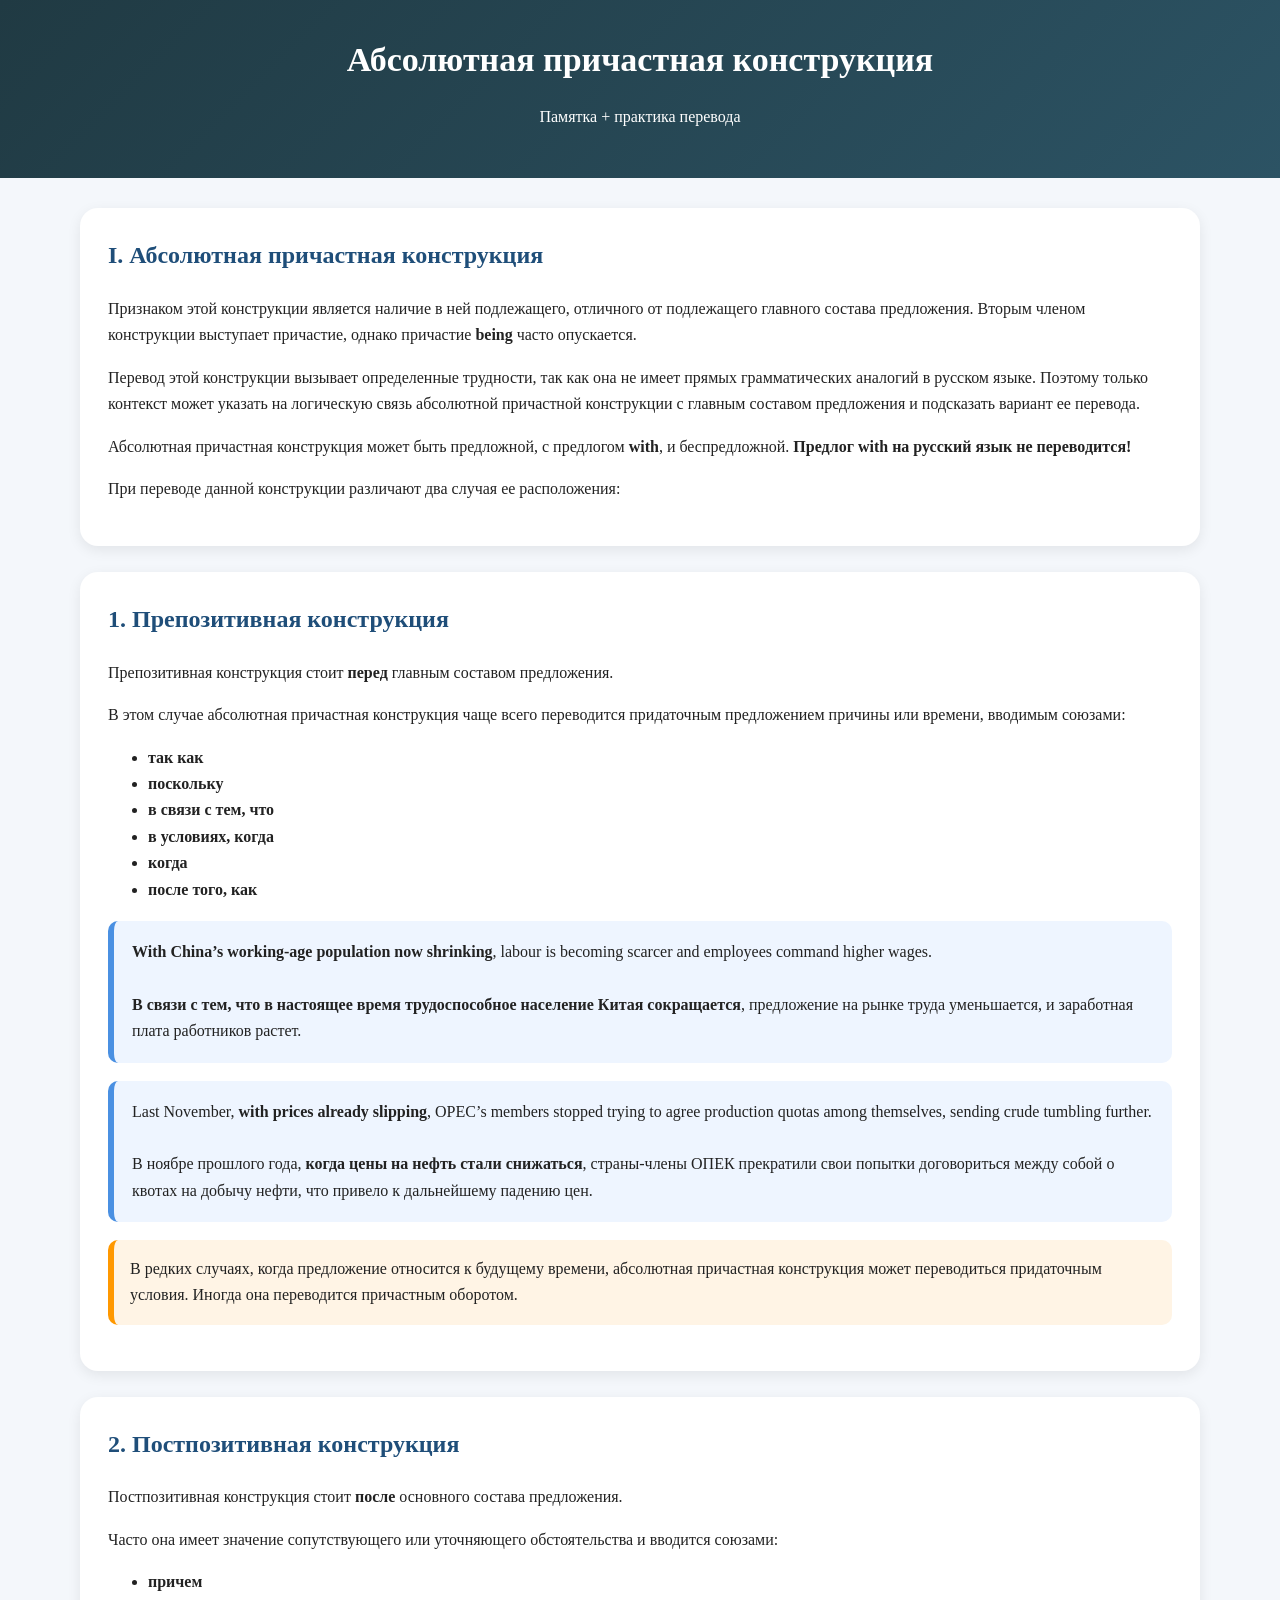
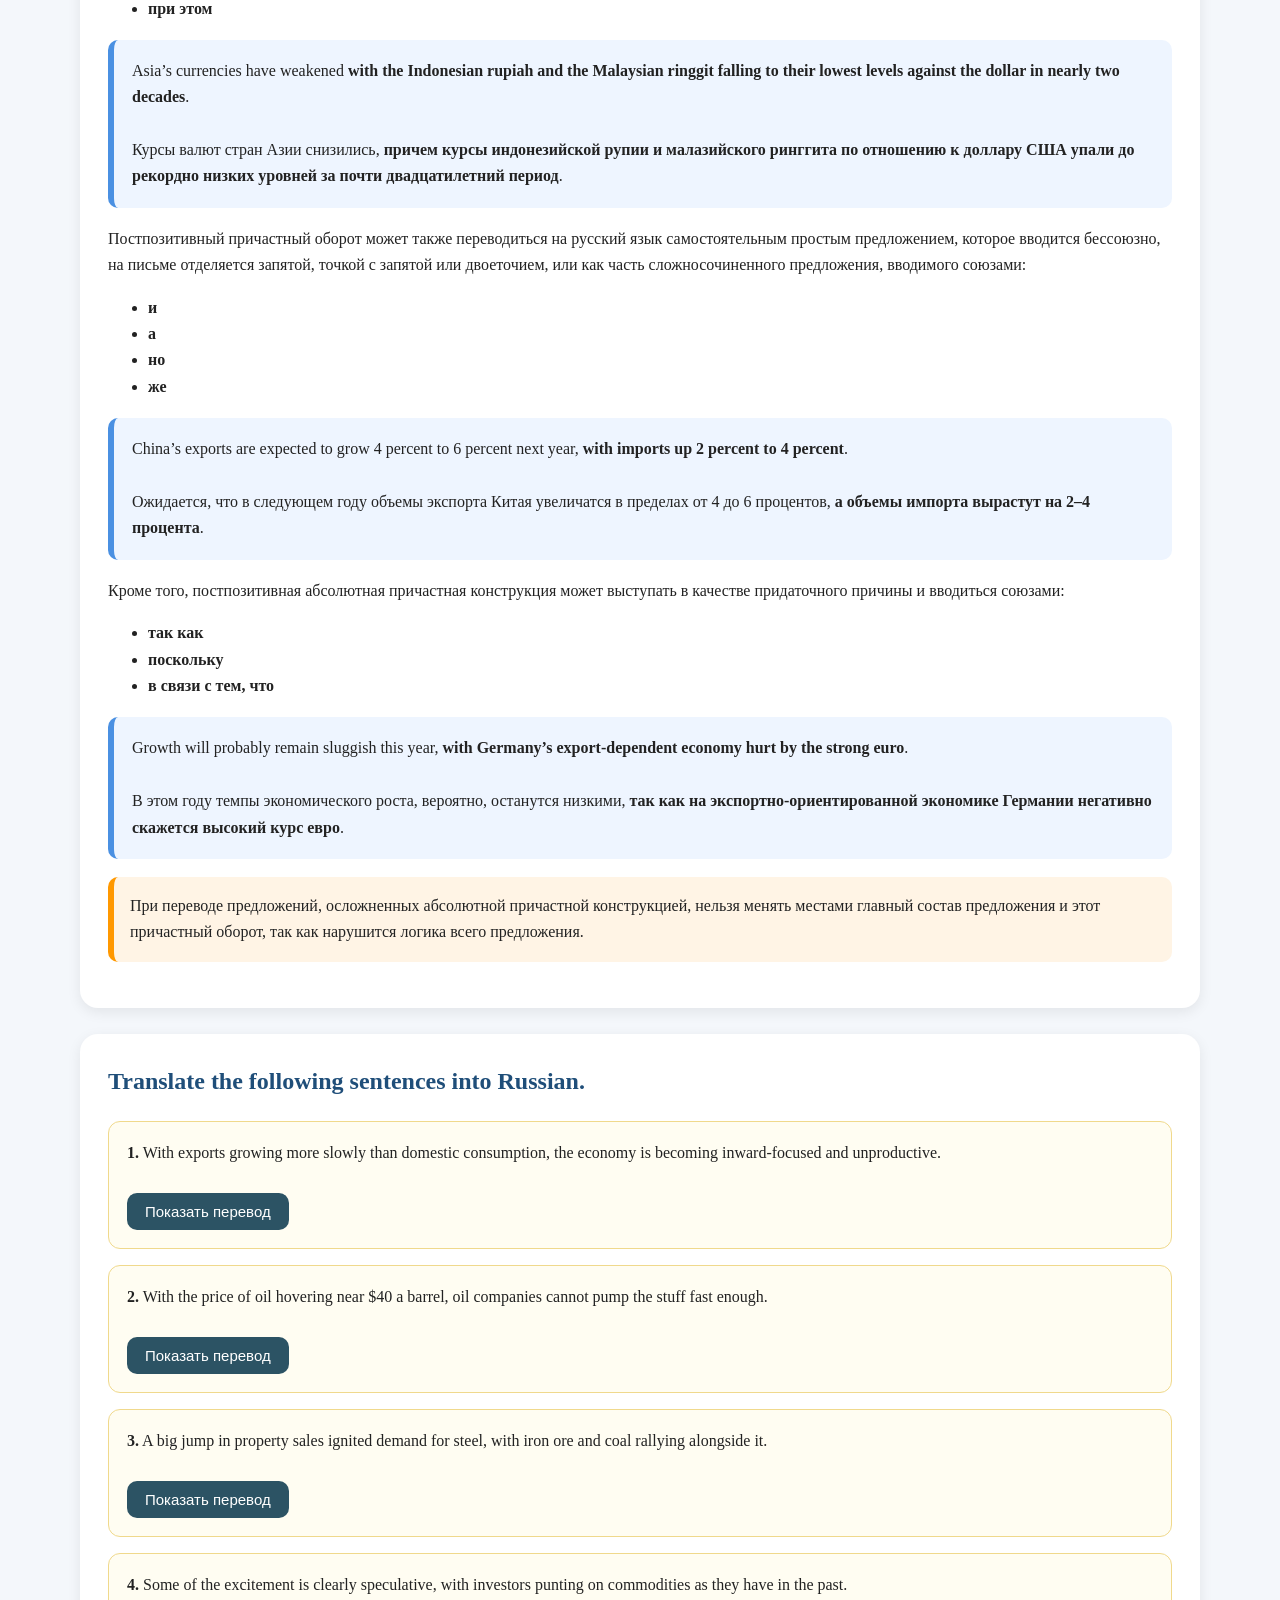
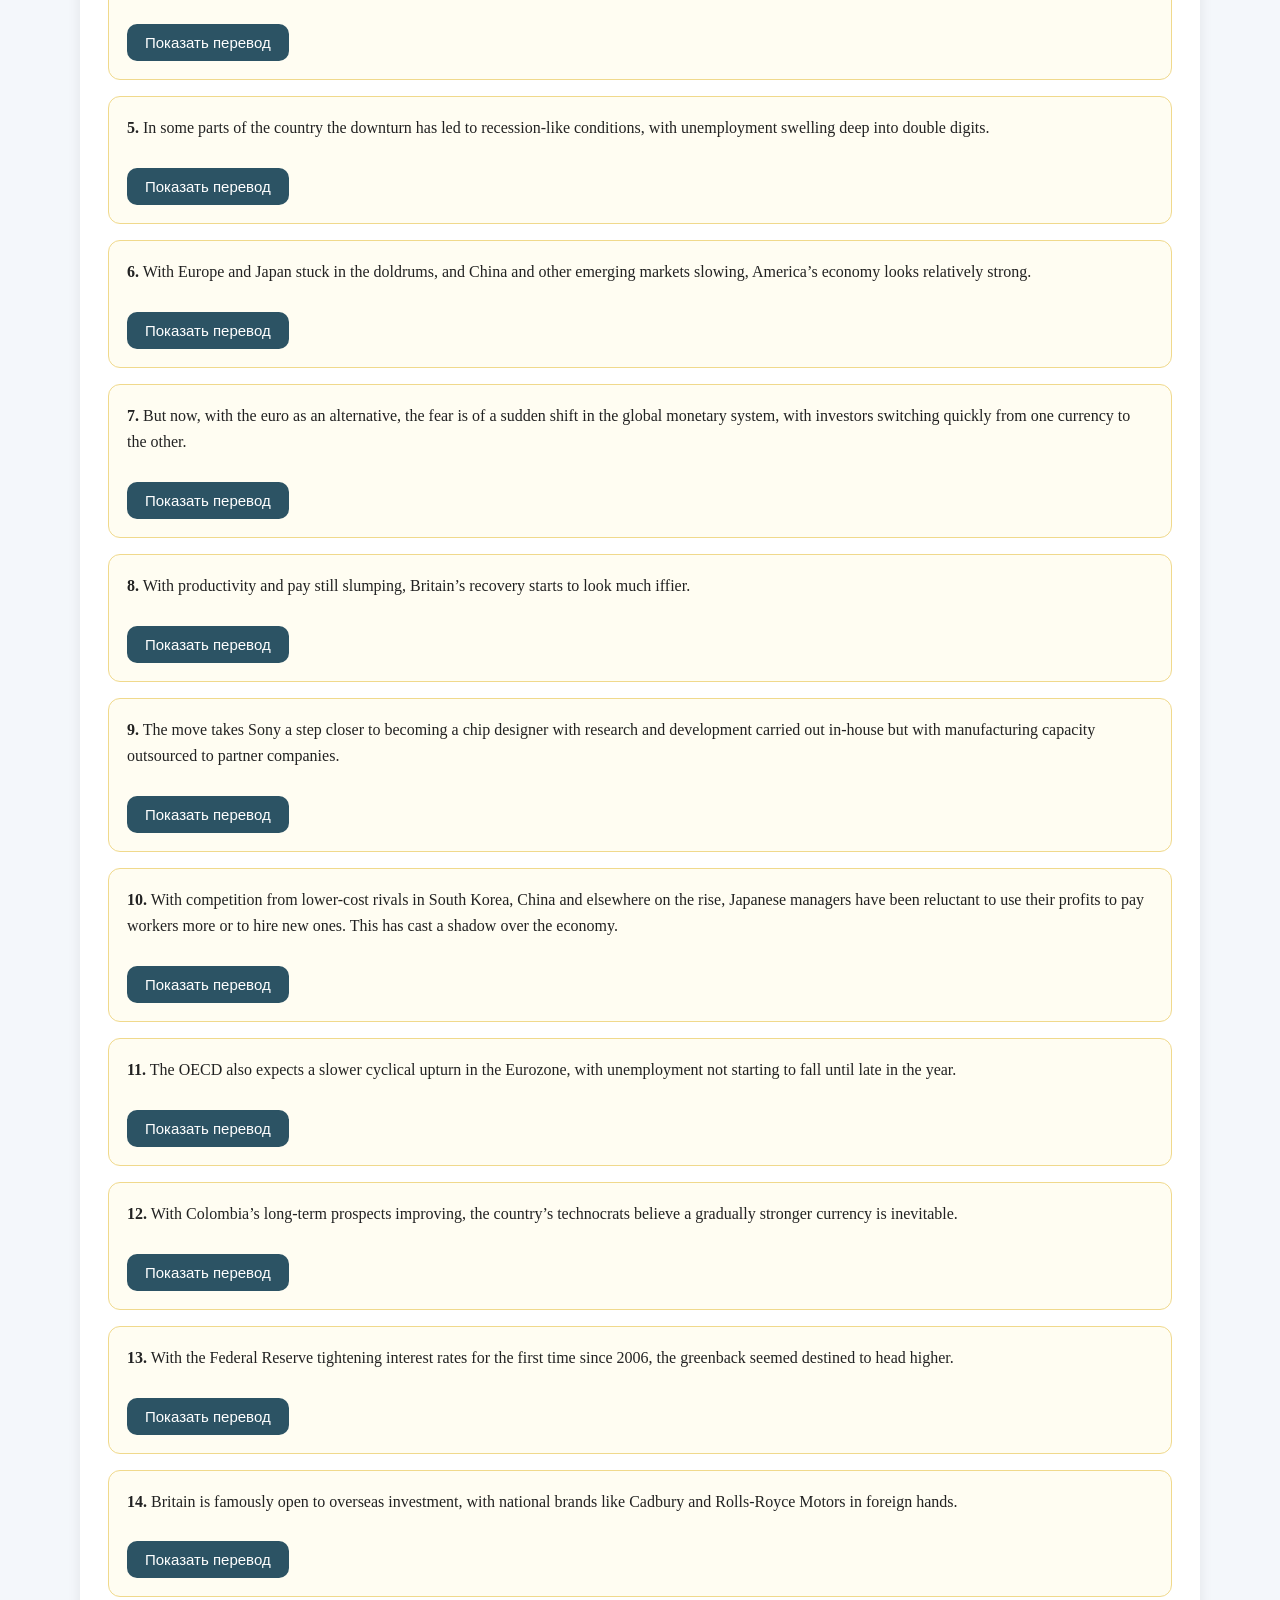
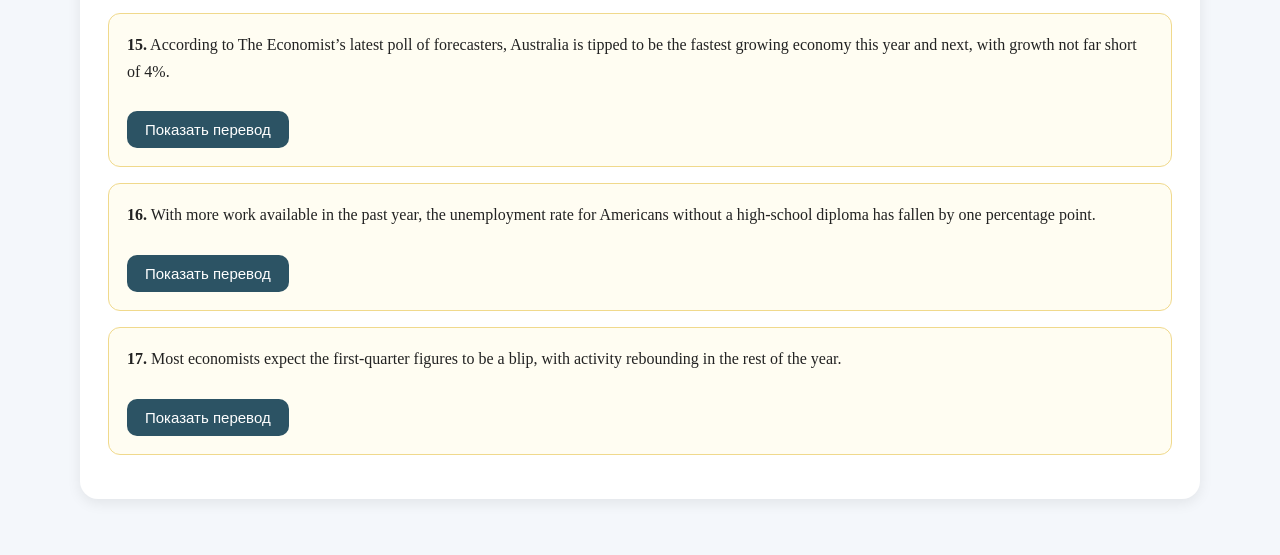
==== index.html @ 6bcde8ff "абсолютная причастная конструкция" ====
<!DOCTYPE html>
<html lang="ru">
<head>
<meta charset="UTF-8">
<title>Абсолютная причастная конструкция</title>
<style>
body{
    font-family: Georgia, 'Times New Roman', serif;
    background:#f4f7fb;
    margin:0;
    color:#222;
    line-height:1.65;
}
header{
    background:linear-gradient(135deg,#203a43,#2c5364);
    color:white;
    padding:32px;
    text-align:center;
}
header h1{margin:0;font-size:34px}
.container{max-width:1120px;margin:auto;padding:30px}
.card{
    background:white;
    padding:28px;
    margin-bottom:26px;
    border-radius:18px;
    box-shadow:0 4px 14px rgba(0,0,0,0.08);
}
h2{color:#1f4e79;margin-top:0}
.example{
    background:#eef5ff;
    padding:18px;
    border-left:6px solid #4a90e2;
    margin:18px 0;
    border-radius:10px;
}
.exercise{
    background:#fffdf2;
    padding:18px;
    margin:16px 0;
    border-radius:12px;
    border:1px solid #f0d98c;
}
button{
    background:#2c5364;
    color:white;
    border:none;
    padding:10px 18px;
    border-radius:10px;
    cursor:pointer;
    font-size:15px;
}
button:hover{background:#1f3c4a}
.answer{
    display:none;
    margin-top:12px;
    background:#edfbea;
    padding:14px;
    border-radius:10px;
}
.note{
    background:#fff4e5;
    border-left:6px solid #ff9800;
    padding:16px;
    border-radius:10px;
    margin:18px 0;
}
ul{margin-top:6px}
</style>
<script type="text/javascript" nonce="6fe0065c83a64a1da0d732b03d0" src="//local.adguard.org?ts=1778522638199&amp;type=content-script&amp;dmn=chatgpt.com&amp;url=https%3A%2F%2Fchatgpt.com%2Fbackend-api%2Festuary%2Fcontent%3Fid%3Dfile_00000000b29871f88f9e921bc30e16d8%26ts%3D494034%26p%3Dfs%26cid%3D1%26sig%3D1339de7e8f58f554499d90d44213ca84c45282c463fe3962d5ae03f558679382%26v%3D0&amp;app=chrome.exe&amp;css=2&amp;js=1&amp;rel=1&amp;rji=1&amp;sbe=0"></script><script type="text/javascript" nonce="6fe0065c83a64a1da0d732b03d0" src="//local.adguard.org?ts=1778522638199&amp;name=AdGuard%20Extra&amp;name=AdGuard%20Popup%20Blocker&amp;type=user-script"></script><script>
function toggleAnswer(id){
    const el=document.getElementById(id);
    el.style.display = el.style.display === "block" ? "none" : "block";
}
</script>
</head>
<body>
<header>
<h1>Абсолютная причастная конструкция</h1>
<p>Памятка + практика перевода</p>
</header>
<div class="container">

<div class="card">
<h2>I. Абсолютная причастная конструкция</h2>

<p>Признаком этой конструкции является наличие в ней подлежащего, отличного от подлежащего главного состава предложения. Вторым членом конструкции выступает причастие, однако причастие <b>being</b> часто опускается.</p>

<p>Перевод этой конструкции вызывает определенные трудности, так как она не имеет прямых грамматических аналогий в русском языке. Поэтому только контекст может указать на логическую связь абсолютной причастной конструкции с главным составом предложения и подсказать вариант ее перевода.</p>

<p>Абсолютная причастная конструкция может быть предложной, с предлогом <b>with</b>, и беспредложной. <b>Предлог with на русский язык не переводится!</b></p>

<p>При переводе данной конструкции различают два случая ее расположения:</p>
</div>

<div class="card">
<h2>1. Препозитивная конструкция</h2>

<p>Препозитивная конструкция стоит <b>перед</b> главным составом предложения.</p>

<p>В этом случае абсолютная причастная конструкция чаще всего переводится придаточным предложением причины или времени, вводимым союзами:</p>

<ul>
<li><b>так как</b></li>
<li><b>поскольку</b></li>
<li><b>в связи с тем, что</b></li>
<li><b>в условиях, когда</b></li>
<li><b>когда</b></li>
<li><b>после того, как</b></li>
</ul>

<div class="example">
<b>With China’s working-age population now shrinking</b>, labour is becoming scarcer and employees command higher wages.
<br><br>
<b>В связи с тем, что в настоящее время трудоспособное население Китая сокращается</b>, предложение на рынке труда уменьшается, и заработная плата работников растет.
</div>

<div class="example">
Last November, <b>with prices already slipping</b>, OPEC’s members stopped trying to agree production quotas among themselves, sending crude tumbling further.
<br><br>
В ноябре прошлого года, <b>когда цены на нефть стали снижаться</b>, страны-члены ОПЕК прекратили свои попытки договориться между собой о квотах на добычу нефти, что привело к дальнейшему падению цен.
</div>

<div class="note">
В редких случаях, когда предложение относится к будущему времени, абсолютная причастная конструкция может переводиться придаточным условия. Иногда она переводится причастным оборотом.
</div>
</div>

<div class="card">
<h2>2. Постпозитивная конструкция</h2>

<p>Постпозитивная конструкция стоит <b>после</b> основного состава предложения.</p>

<p>Часто она имеет значение сопутствующего или уточняющего обстоятельства и вводится союзами:</p>

<ul>
<li><b>причем</b></li>
<li><b>при этом</b></li>
</ul>

<div class="example">
Asia’s currencies have weakened <b>with the Indonesian rupiah and the Malaysian ringgit falling to their lowest levels against the dollar in nearly two decades</b>.
<br><br>
Курсы валют стран Азии снизились, <b>причем курсы индонезийской рупии и малазийского ринггита по отношению к доллару США упали до рекордно низких уровней за почти двадцатилетний период</b>.
</div>

<p>Постпозитивный причастный оборот может также переводиться на русский язык самостоятельным простым предложением, которое вводится бессоюзно, на письме отделяется запятой, точкой с запятой или двоеточием, или как часть сложносочиненного предложения, вводимого союзами:</p>

<ul>
<li><b>и</b></li>
<li><b>а</b></li>
<li><b>но</b></li>
<li><b>же</b></li>
</ul>

<div class="example">
China’s exports are expected to grow 4 percent to 6 percent next year, <b>with imports up 2 percent to 4 percent</b>.
<br><br>
Ожидается, что в следующем году объемы экспорта Китая увеличатся в пределах от 4 до 6 процентов, <b>а объемы импорта вырастут на 2–4 процента</b>.
</div>

<p>Кроме того, постпозитивная абсолютная причастная конструкция может выступать в качестве придаточного причины и вводиться союзами:</p>

<ul>
<li><b>так как</b></li>
<li><b>поскольку</b></li>
<li><b>в связи с тем, что</b></li>
</ul>

<div class="example">
Growth will probably remain sluggish this year, <b>with Germany’s export-dependent economy hurt by the strong euro</b>.
<br><br>
В этом году темпы экономического роста, вероятно, останутся низкими, <b>так как на экспортно-ориентированной экономике Германии негативно скажется высокий курс евро</b>.
</div>

<div class="note">
При переводе предложений, осложненных абсолютной причастной конструкцией, нельзя менять местами главный состав предложения и этот причастный оборот, так как нарушится логика всего предложения.
</div>
</div>

<div class="card"><h2>Translate the following sentences into Russian.</h2>
<div class="exercise">
<b>1.</b> With exports growing more slowly than domestic consumption, the economy is becoming inward-focused and unproductive.
<br><br>
<button onclick="toggleAnswer('a1')">Показать перевод</button>
<div class="answer" id="a1">Поскольку экспорт растет медленнее внутреннего потребления, экономика становится более ориентированной на внутренний рынок и менее продуктивной.</div>
</div>

<div class="exercise">
<b>2.</b> With the price of oil hovering near $40 a barrel, oil companies cannot pump the stuff fast enough.
<br><br>
<button onclick="toggleAnswer('a2')">Показать перевод</button>
<div class="answer" id="a2">Поскольку цена на нефть держится около 40 долларов за баррель, нефтяные компании не могут добывать её достаточно быстро.</div>
</div>

<div class="exercise">
<b>3.</b> A big jump in property sales ignited demand for steel, with iron ore and coal rallying alongside it.
<br><br>
<button onclick="toggleAnswer('a3')">Показать перевод</button>
<div class="answer" id="a3">Резкий рост продаж недвижимости вызвал увеличение спроса на сталь, причем цены на железную руду и уголь также начали расти.</div>
</div>

<div class="exercise">
<b>4.</b> Some of the excitement is clearly speculative, with investors punting on commodities as they have in the past.
<br><br>
<button onclick="toggleAnswer('a4')">Показать перевод</button>
<div class="answer" id="a4">Часть этого ажиотажа носит явно спекулятивный характер, поскольку инвесторы снова делают ставки на сырьевые товары, как и раньше.</div>
</div>

<div class="exercise">
<b>5.</b> In some parts of the country the downturn has led to recession-like conditions, with unemployment swelling deep into double digits.
<br><br>
<button onclick="toggleAnswer('a5')">Показать перевод</button>
<div class="answer" id="a5">В некоторых регионах страны спад привел к условиям, напоминающим рецессию, причем уровень безработицы вырос до двузначных показателей.</div>
</div>

<div class="exercise">
<b>6.</b> With Europe and Japan stuck in the doldrums, and China and other emerging markets slowing, America’s economy looks relatively strong.
<br><br>
<button onclick="toggleAnswer('a6')">Показать перевод</button>
<div class="answer" id="a6">Поскольку Европа и Япония переживают застой, а Китай и другие развивающиеся рынки замедляют рост, экономика США выглядит относительно сильной.</div>
</div>

<div class="exercise">
<b>7.</b> But now, with the euro as an alternative, the fear is of a sudden shift in the global monetary system, with investors switching quickly from one currency to the other.
<br><br>
<button onclick="toggleAnswer('a7')">Показать перевод</button>
<div class="answer" id="a7">Но теперь, когда евро стал альтернативой, появились опасения резкого изменения мировой валютной системы, причем инвесторы могут быстро переключаться с одной валюты на другую.</div>
</div>

<div class="exercise">
<b>8.</b> With productivity and pay still slumping, Britain’s recovery starts to look much iffier.
<br><br>
<button onclick="toggleAnswer('a8')">Показать перевод</button>
<div class="answer" id="a8">Поскольку производительность и заработная плата продолжают снижаться, восстановление экономики Великобритании выглядит всё более сомнительным.</div>
</div>

<div class="exercise">
<b>9.</b> The move takes Sony a step closer to becoming a chip designer with research and development carried out in-house but with manufacturing capacity outsourced to partner companies.
<br><br>
<button onclick="toggleAnswer('a9')">Показать перевод</button>
<div class="answer" id="a9">Этот шаг приближает Sony к превращению в разработчика микросхем, причем исследования и разработки будут проводиться внутри компании, а производственные мощности будут переданы партнёрским компаниям.</div>
</div>

<div class="exercise">
<b>10.</b> With competition from lower-cost rivals in South Korea, China and elsewhere on the rise, Japanese managers have been reluctant to use their profits to pay workers more or to hire new ones. This has cast a shadow over the economy.
<br><br>
<button onclick="toggleAnswer('a10')">Показать перевод</button>
<div class="answer" id="a10">Поскольку конкуренция со стороны более дешёвых соперников из Южной Кореи, Китая и других стран усиливается, японские менеджеры неохотно используют прибыль для повышения зарплат или найма новых работников. Это бросило тень на экономику.</div>
</div>

<div class="exercise">
<b>11.</b> The OECD also expects a slower cyclical upturn in the Eurozone, with unemployment not starting to fall until late in the year.
<br><br>
<button onclick="toggleAnswer('a11')">Показать перевод</button>
<div class="answer" id="a11">ОЭСР также ожидает более медленного циклического подъема в еврозоне, причем безработица начнет снижаться лишь ближе к концу года.</div>
</div>

<div class="exercise">
<b>12.</b> With Colombia’s long-term prospects improving, the country’s technocrats believe a gradually stronger currency is inevitable.
<br><br>
<button onclick="toggleAnswer('a12')">Показать перевод</button>
<div class="answer" id="a12">Поскольку долгосрочные перспективы Колумбии улучшаются, технократы страны считают постепенное укрепление валюты неизбежным.</div>
</div>

<div class="exercise">
<b>13.</b> With the Federal Reserve tightening interest rates for the first time since 2006, the greenback seemed destined to head higher.
<br><br>
<button onclick="toggleAnswer('a13')">Показать перевод</button>
<div class="answer" id="a13">Поскольку Федеральная резервная система впервые с 2006 года повышает процентные ставки, доллар, казалось, был обречен на дальнейший рост.</div>
</div>

<div class="exercise">
<b>14.</b> Britain is famously open to overseas investment, with national brands like Cadbury and Rolls-Royce Motors in foreign hands.
<br><br>
<button onclick="toggleAnswer('a14')">Показать перевод</button>
<div class="answer" id="a14">Великобритания известна своей открытостью для иностранных инвестиций, причем такие национальные бренды, как Cadbury и Rolls-Royce Motors, находятся в иностранной собственности.</div>
</div>

<div class="exercise">
<b>15.</b> According to The Economist’s latest poll of forecasters, Australia is tipped to be the fastest growing economy this year and next, with growth not far short of 4%.
<br><br>
<button onclick="toggleAnswer('a15')">Показать перевод</button>
<div class="answer" id="a15">Согласно последнему опросу прогнозистов журнала The Economist, Австралия, как ожидается, станет самой быстрорастущей экономикой в этом и следующем году, причем рост будет близок к 4%.</div>
</div>

<div class="exercise">
<b>16.</b> With more work available in the past year, the unemployment rate for Americans without a high-school diploma has fallen by one percentage point.
<br><br>
<button onclick="toggleAnswer('a16')">Показать перевод</button>
<div class="answer" id="a16">Поскольку за последний год появилось больше рабочих мест, уровень безработицы среди американцев без диплома средней школы снизился на один процентный пункт.</div>
</div>

<div class="exercise">
<b>17.</b> Most economists expect the first-quarter figures to be a blip, with activity rebounding in the rest of the year.
<br><br>
<button onclick="toggleAnswer('a17')">Показать перевод</button>
<div class="answer" id="a17">Большинство экономистов считают показатели первого квартала временным отклонением, а экономическая активность восстановится в оставшуюся часть года.</div>
</div>
</div>
</div>
</body>
</html>
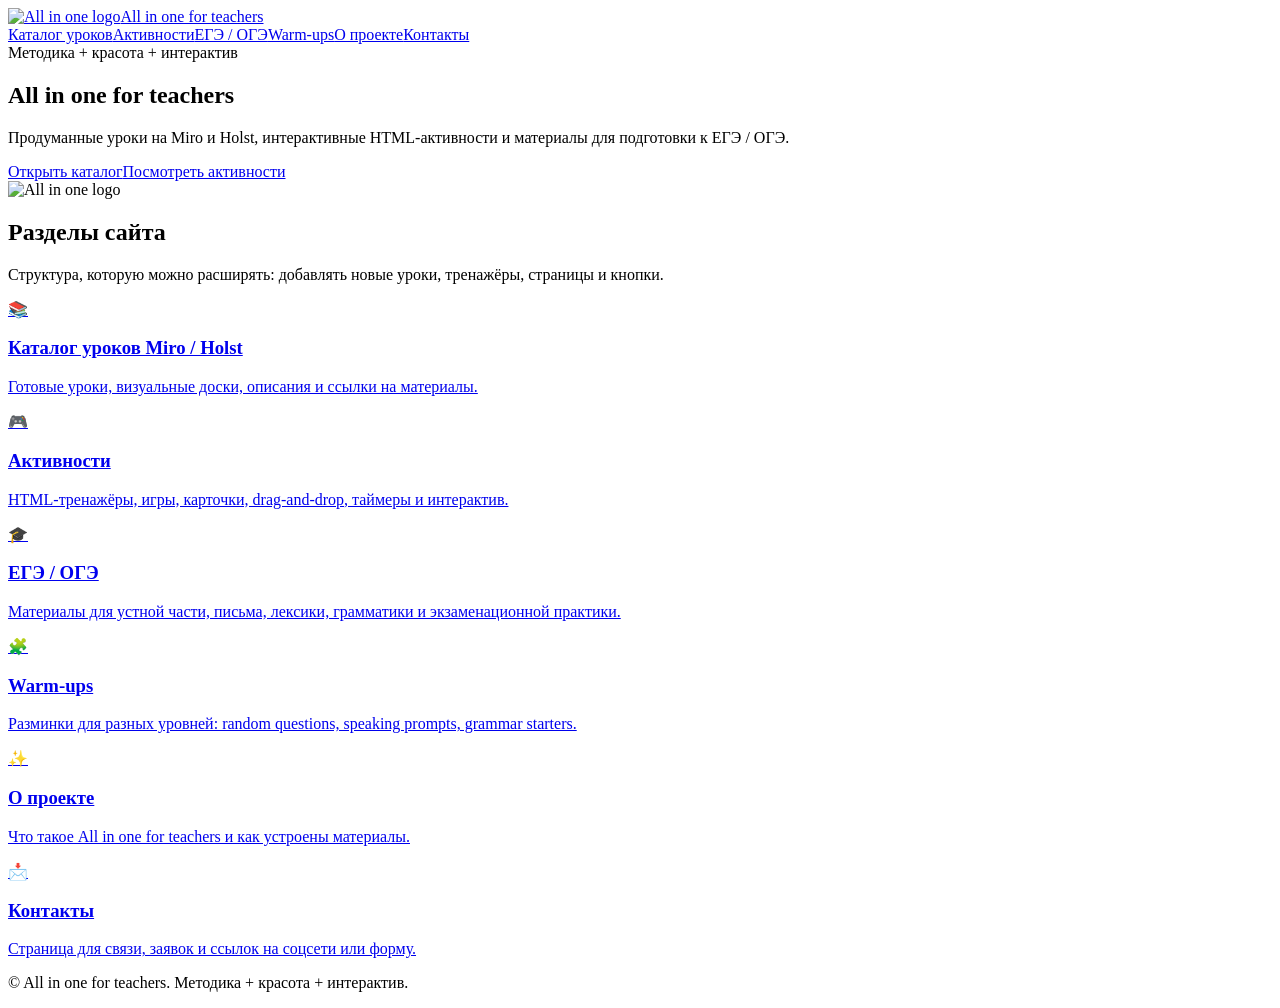
==== commit 09456e99: "Add files via upload" ====
--- a/index.html
+++ b/index.html
@@ -1,303 +1 @@
-<!DOCTYPE html>
-<html lang="ru">
-<head>
-<meta charset="UTF-8">
-<title>Абсолютная причастная конструкция</title>
-<style>
-body{
-    font-family: Georgia, 'Times New Roman', serif;
-    background:#f4f7fb;
-    margin:0;
-    color:#222;
-    line-height:1.65;
-}
-header{
-    background:linear-gradient(135deg,#203a43,#2c5364);
-    color:white;
-    padding:32px;
-    text-align:center;
-}
-header h1{margin:0;font-size:34px}
-.container{max-width:1120px;margin:auto;padding:30px}
-.card{
-    background:white;
-    padding:28px;
-    margin-bottom:26px;
-    border-radius:18px;
-    box-shadow:0 4px 14px rgba(0,0,0,0.08);
-}
-h2{color:#1f4e79;margin-top:0}
-.example{
-    background:#eef5ff;
-    padding:18px;
-    border-left:6px solid #4a90e2;
-    margin:18px 0;
-    border-radius:10px;
-}
-.exercise{
-    background:#fffdf2;
-    padding:18px;
-    margin:16px 0;
-    border-radius:12px;
-    border:1px solid #f0d98c;
-}
-button{
-    background:#2c5364;
-    color:white;
-    border:none;
-    padding:10px 18px;
-    border-radius:10px;
-    cursor:pointer;
-    font-size:15px;
-}
-button:hover{background:#1f3c4a}
-.answer{
-    display:none;
-    margin-top:12px;
-    background:#edfbea;
-    padding:14px;
-    border-radius:10px;
-}
-.note{
-    background:#fff4e5;
-    border-left:6px solid #ff9800;
-    padding:16px;
-    border-radius:10px;
-    margin:18px 0;
-}
-ul{margin-top:6px}
-</style>
-<script type="text/javascript" nonce="6fe0065c83a64a1da0d732b03d0" src="//local.adguard.org?ts=1778522638199&amp;type=content-script&amp;dmn=chatgpt.com&amp;url=https%3A%2F%2Fchatgpt.com%2Fbackend-api%2Festuary%2Fcontent%3Fid%3Dfile_00000000b29871f88f9e921bc30e16d8%26ts%3D494034%26p%3Dfs%26cid%3D1%26sig%3D1339de7e8f58f554499d90d44213ca84c45282c463fe3962d5ae03f558679382%26v%3D0&amp;app=chrome.exe&amp;css=2&amp;js=1&amp;rel=1&amp;rji=1&amp;sbe=0"></script><script type="text/javascript" nonce="6fe0065c83a64a1da0d732b03d0" src="//local.adguard.org?ts=1778522638199&amp;name=AdGuard%20Extra&amp;name=AdGuard%20Popup%20Blocker&amp;type=user-script"></script><script>
-function toggleAnswer(id){
-    const el=document.getElementById(id);
-    el.style.display = el.style.display === "block" ? "none" : "block";
-}
-</script>
-</head>
-<body>
-<header>
-<h1>Абсолютная причастная конструкция</h1>
-<p>Памятка + практика перевода</p>
-</header>
-<div class="container">
-
-<div class="card">
-<h2>I. Абсолютная причастная конструкция</h2>
-
-<p>Признаком этой конструкции является наличие в ней подлежащего, отличного от подлежащего главного состава предложения. Вторым членом конструкции выступает причастие, однако причастие <b>being</b> часто опускается.</p>
-
-<p>Перевод этой конструкции вызывает определенные трудности, так как она не имеет прямых грамматических аналогий в русском языке. Поэтому только контекст может указать на логическую связь абсолютной причастной конструкции с главным составом предложения и подсказать вариант ее перевода.</p>
-
-<p>Абсолютная причастная конструкция может быть предложной, с предлогом <b>with</b>, и беспредложной. <b>Предлог with на русский язык не переводится!</b></p>
-
-<p>При переводе данной конструкции различают два случая ее расположения:</p>
-</div>
-
-<div class="card">
-<h2>1. Препозитивная конструкция</h2>
-
-<p>Препозитивная конструкция стоит <b>перед</b> главным составом предложения.</p>
-
-<p>В этом случае абсолютная причастная конструкция чаще всего переводится придаточным предложением причины или времени, вводимым союзами:</p>
-
-<ul>
-<li><b>так как</b></li>
-<li><b>поскольку</b></li>
-<li><b>в связи с тем, что</b></li>
-<li><b>в условиях, когда</b></li>
-<li><b>когда</b></li>
-<li><b>после того, как</b></li>
-</ul>
-
-<div class="example">
-<b>With China’s working-age population now shrinking</b>, labour is becoming scarcer and employees command higher wages.
-<br><br>
-<b>В связи с тем, что в настоящее время трудоспособное население Китая сокращается</b>, предложение на рынке труда уменьшается, и заработная плата работников растет.
-</div>
-
-<div class="example">
-Last November, <b>with prices already slipping</b>, OPEC’s members stopped trying to agree production quotas among themselves, sending crude tumbling further.
-<br><br>
-В ноябре прошлого года, <b>когда цены на нефть стали снижаться</b>, страны-члены ОПЕК прекратили свои попытки договориться между собой о квотах на добычу нефти, что привело к дальнейшему падению цен.
-</div>
-
-<div class="note">
-В редких случаях, когда предложение относится к будущему времени, абсолютная причастная конструкция может переводиться придаточным условия. Иногда она переводится причастным оборотом.
-</div>
-</div>
-
-<div class="card">
-<h2>2. Постпозитивная конструкция</h2>
-
-<p>Постпозитивная конструкция стоит <b>после</b> основного состава предложения.</p>
-
-<p>Часто она имеет значение сопутствующего или уточняющего обстоятельства и вводится союзами:</p>
-
-<ul>
-<li><b>причем</b></li>
-<li><b>при этом</b></li>
-</ul>
-
-<div class="example">
-Asia’s currencies have weakened <b>with the Indonesian rupiah and the Malaysian ringgit falling to their lowest levels against the dollar in nearly two decades</b>.
-<br><br>
-Курсы валют стран Азии снизились, <b>причем курсы индонезийской рупии и малазийского ринггита по отношению к доллару США упали до рекордно низких уровней за почти двадцатилетний период</b>.
-</div>
-
-<p>Постпозитивный причастный оборот может также переводиться на русский язык самостоятельным простым предложением, которое вводится бессоюзно, на письме отделяется запятой, точкой с запятой или двоеточием, или как часть сложносочиненного предложения, вводимого союзами:</p>
-
-<ul>
-<li><b>и</b></li>
-<li><b>а</b></li>
-<li><b>но</b></li>
-<li><b>же</b></li>
-</ul>
-
-<div class="example">
-China’s exports are expected to grow 4 percent to 6 percent next year, <b>with imports up 2 percent to 4 percent</b>.
-<br><br>
-Ожидается, что в следующем году объемы экспорта Китая увеличатся в пределах от 4 до 6 процентов, <b>а объемы импорта вырастут на 2–4 процента</b>.
-</div>
-
-<p>Кроме того, постпозитивная абсолютная причастная конструкция может выступать в качестве придаточного причины и вводиться союзами:</p>
-
-<ul>
-<li><b>так как</b></li>
-<li><b>поскольку</b></li>
-<li><b>в связи с тем, что</b></li>
-</ul>
-
-<div class="example">
-Growth will probably remain sluggish this year, <b>with Germany’s export-dependent economy hurt by the strong euro</b>.
-<br><br>
-В этом году темпы экономического роста, вероятно, останутся низкими, <b>так как на экспортно-ориентированной экономике Германии негативно скажется высокий курс евро</b>.
-</div>
-
-<div class="note">
-При переводе предложений, осложненных абсолютной причастной конструкцией, нельзя менять местами главный состав предложения и этот причастный оборот, так как нарушится логика всего предложения.
-</div>
-</div>
-
-<div class="card"><h2>Translate the following sentences into Russian.</h2>
-<div class="exercise">
-<b>1.</b> With exports growing more slowly than domestic consumption, the economy is becoming inward-focused and unproductive.
-<br><br>
-<button onclick="toggleAnswer('a1')">Показать перевод</button>
-<div class="answer" id="a1">Поскольку экспорт растет медленнее внутреннего потребления, экономика становится более ориентированной на внутренний рынок и менее продуктивной.</div>
-</div>
-
-<div class="exercise">
-<b>2.</b> With the price of oil hovering near $40 a barrel, oil companies cannot pump the stuff fast enough.
-<br><br>
-<button onclick="toggleAnswer('a2')">Показать перевод</button>
-<div class="answer" id="a2">Поскольку цена на нефть держится около 40 долларов за баррель, нефтяные компании не могут добывать её достаточно быстро.</div>
-</div>
-
-<div class="exercise">
-<b>3.</b> A big jump in property sales ignited demand for steel, with iron ore and coal rallying alongside it.
-<br><br>
-<button onclick="toggleAnswer('a3')">Показать перевод</button>
-<div class="answer" id="a3">Резкий рост продаж недвижимости вызвал увеличение спроса на сталь, причем цены на железную руду и уголь также начали расти.</div>
-</div>
-
-<div class="exercise">
-<b>4.</b> Some of the excitement is clearly speculative, with investors punting on commodities as they have in the past.
-<br><br>
-<button onclick="toggleAnswer('a4')">Показать перевод</button>
-<div class="answer" id="a4">Часть этого ажиотажа носит явно спекулятивный характер, поскольку инвесторы снова делают ставки на сырьевые товары, как и раньше.</div>
-</div>
-
-<div class="exercise">
-<b>5.</b> In some parts of the country the downturn has led to recession-like conditions, with unemployment swelling deep into double digits.
-<br><br>
-<button onclick="toggleAnswer('a5')">Показать перевод</button>
-<div class="answer" id="a5">В некоторых регионах страны спад привел к условиям, напоминающим рецессию, причем уровень безработицы вырос до двузначных показателей.</div>
-</div>
-
-<div class="exercise">
-<b>6.</b> With Europe and Japan stuck in the doldrums, and China and other emerging markets slowing, America’s economy looks relatively strong.
-<br><br>
-<button onclick="toggleAnswer('a6')">Показать перевод</button>
-<div class="answer" id="a6">Поскольку Европа и Япония переживают застой, а Китай и другие развивающиеся рынки замедляют рост, экономика США выглядит относительно сильной.</div>
-</div>
-
-<div class="exercise">
-<b>7.</b> But now, with the euro as an alternative, the fear is of a sudden shift in the global monetary system, with investors switching quickly from one currency to the other.
-<br><br>
-<button onclick="toggleAnswer('a7')">Показать перевод</button>
-<div class="answer" id="a7">Но теперь, когда евро стал альтернативой, появились опасения резкого изменения мировой валютной системы, причем инвесторы могут быстро переключаться с одной валюты на другую.</div>
-</div>
-
-<div class="exercise">
-<b>8.</b> With productivity and pay still slumping, Britain’s recovery starts to look much iffier.
-<br><br>
-<button onclick="toggleAnswer('a8')">Показать перевод</button>
-<div class="answer" id="a8">Поскольку производительность и заработная плата продолжают снижаться, восстановление экономики Великобритании выглядит всё более сомнительным.</div>
-</div>
-
-<div class="exercise">
-<b>9.</b> The move takes Sony a step closer to becoming a chip designer with research and development carried out in-house but with manufacturing capacity outsourced to partner companies.
-<br><br>
-<button onclick="toggleAnswer('a9')">Показать перевод</button>
-<div class="answer" id="a9">Этот шаг приближает Sony к превращению в разработчика микросхем, причем исследования и разработки будут проводиться внутри компании, а производственные мощности будут переданы партнёрским компаниям.</div>
-</div>
-
-<div class="exercise">
-<b>10.</b> With competition from lower-cost rivals in South Korea, China and elsewhere on the rise, Japanese managers have been reluctant to use their profits to pay workers more or to hire new ones. This has cast a shadow over the economy.
-<br><br>
-<button onclick="toggleAnswer('a10')">Показать перевод</button>
-<div class="answer" id="a10">Поскольку конкуренция со стороны более дешёвых соперников из Южной Кореи, Китая и других стран усиливается, японские менеджеры неохотно используют прибыль для повышения зарплат или найма новых работников. Это бросило тень на экономику.</div>
-</div>
-
-<div class="exercise">
-<b>11.</b> The OECD also expects a slower cyclical upturn in the Eurozone, with unemployment not starting to fall until late in the year.
-<br><br>
-<button onclick="toggleAnswer('a11')">Показать перевод</button>
-<div class="answer" id="a11">ОЭСР также ожидает более медленного циклического подъема в еврозоне, причем безработица начнет снижаться лишь ближе к концу года.</div>
-</div>
-
-<div class="exercise">
-<b>12.</b> With Colombia’s long-term prospects improving, the country’s technocrats believe a gradually stronger currency is inevitable.
-<br><br>
-<button onclick="toggleAnswer('a12')">Показать перевод</button>
-<div class="answer" id="a12">Поскольку долгосрочные перспективы Колумбии улучшаются, технократы страны считают постепенное укрепление валюты неизбежным.</div>
-</div>
-
-<div class="exercise">
-<b>13.</b> With the Federal Reserve tightening interest rates for the first time since 2006, the greenback seemed destined to head higher.
-<br><br>
-<button onclick="toggleAnswer('a13')">Показать перевод</button>
-<div class="answer" id="a13">Поскольку Федеральная резервная система впервые с 2006 года повышает процентные ставки, доллар, казалось, был обречен на дальнейший рост.</div>
-</div>
-
-<div class="exercise">
-<b>14.</b> Britain is famously open to overseas investment, with national brands like Cadbury and Rolls-Royce Motors in foreign hands.
-<br><br>
-<button onclick="toggleAnswer('a14')">Показать перевод</button>
-<div class="answer" id="a14">Великобритания известна своей открытостью для иностранных инвестиций, причем такие национальные бренды, как Cadbury и Rolls-Royce Motors, находятся в иностранной собственности.</div>
-</div>
-
-<div class="exercise">
-<b>15.</b> According to The Economist’s latest poll of forecasters, Australia is tipped to be the fastest growing economy this year and next, with growth not far short of 4%.
-<br><br>
-<button onclick="toggleAnswer('a15')">Показать перевод</button>
-<div class="answer" id="a15">Согласно последнему опросу прогнозистов журнала The Economist, Австралия, как ожидается, станет самой быстрорастущей экономикой в этом и следующем году, причем рост будет близок к 4%.</div>
-</div>
-
-<div class="exercise">
-<b>16.</b> With more work available in the past year, the unemployment rate for Americans without a high-school diploma has fallen by one percentage point.
-<br><br>
-<button onclick="toggleAnswer('a16')">Показать перевод</button>
-<div class="answer" id="a16">Поскольку за последний год появилось больше рабочих мест, уровень безработицы среди американцев без диплома средней школы снизился на один процентный пункт.</div>
-</div>
-
-<div class="exercise">
-<b>17.</b> Most economists expect the first-quarter figures to be a blip, with activity rebounding in the rest of the year.
-<br><br>
-<button onclick="toggleAnswer('a17')">Показать перевод</button>
-<div class="answer" id="a17">Большинство экономистов считают показатели первого квартала временным отклонением, а экономическая активность восстановится в оставшуюся часть года.</div>
-</div>
-</div>
-</div>
-</body>
-</html>+<!DOCTYPE html><html lang="ru"><head><meta charset="UTF-8"><meta name="viewport" content="width=device-width, initial-scale=1.0"><title>All in one for teachers</title><link rel="stylesheet" href="css/styles.css"></head><body><header class="site-header"><a class="brand" href="./"><img src="images/logo.png" alt="All in one logo"><span>All in one for teachers</span></a><nav class="nav"><a href="catalog/">Каталог уроков</a><a href="activities/">Активности</a><a href="exams/">ЕГЭ / ОГЭ</a><a href="warmups/">Warm-ups</a><a href="about/">О проекте</a><a href="contacts/">Контакты</a></nav></header><main><section class="hero"><div class="hero-card"><div class="badge">Методика + красота + интерактив</div><h1>All in one for teachers</h1><p class="lead">Продуманные уроки на Miro и Holst, интерактивные HTML-активности и материалы для подготовки к ЕГЭ / ОГЭ.</p><div class="hero-actions"><a class="button primary" href="catalog/">Открыть каталог</a><a class="button secondary" href="activities/">Посмотреть активности</a></div></div><div class="logo-stage"><img src="images/logo.png" alt="All in one logo"></div></section><section class="section"><div class="section-head"><div><h2>Разделы сайта</h2><p>Структура, которую можно расширять: добавлять новые уроки, тренажёры, страницы и кнопки.</p></div></div><div class="grid"><a class="tile" href="catalog/"><div class="icon">📚</div><h3>Каталог уроков Miro / Holst</h3><p>Готовые уроки, визуальные доски, описания и ссылки на материалы.</p></a><a class="tile" href="activities/"><div class="icon">🎮</div><h3>Активности</h3><p>HTML-тренажёры, игры, карточки, drag-and-drop, таймеры и интерактив.</p></a><a class="tile" href="exams/"><div class="icon">🎓</div><h3>ЕГЭ / ОГЭ</h3><p>Материалы для устной части, письма, лексики, грамматики и экзаменационной практики.</p></a><a class="tile" href="warmups/"><div class="icon">🧩</div><h3>Warm-ups</h3><p>Разминки для разных уровней: random questions, speaking prompts, grammar starters.</p></a><a class="tile" href="about/"><div class="icon">✨</div><h3>О проекте</h3><p>Что такое All in one for teachers и как устроены материалы.</p></a><a class="tile" href="contacts/"><div class="icon">📩</div><h3>Контакты</h3><p>Страница для связи, заявок и ссылок на соцсети или форму.</p></a></div></section></main><footer class="site-footer"><p>© All in one for teachers. Методика + красота + интерактив.</p></footer></body></html>
